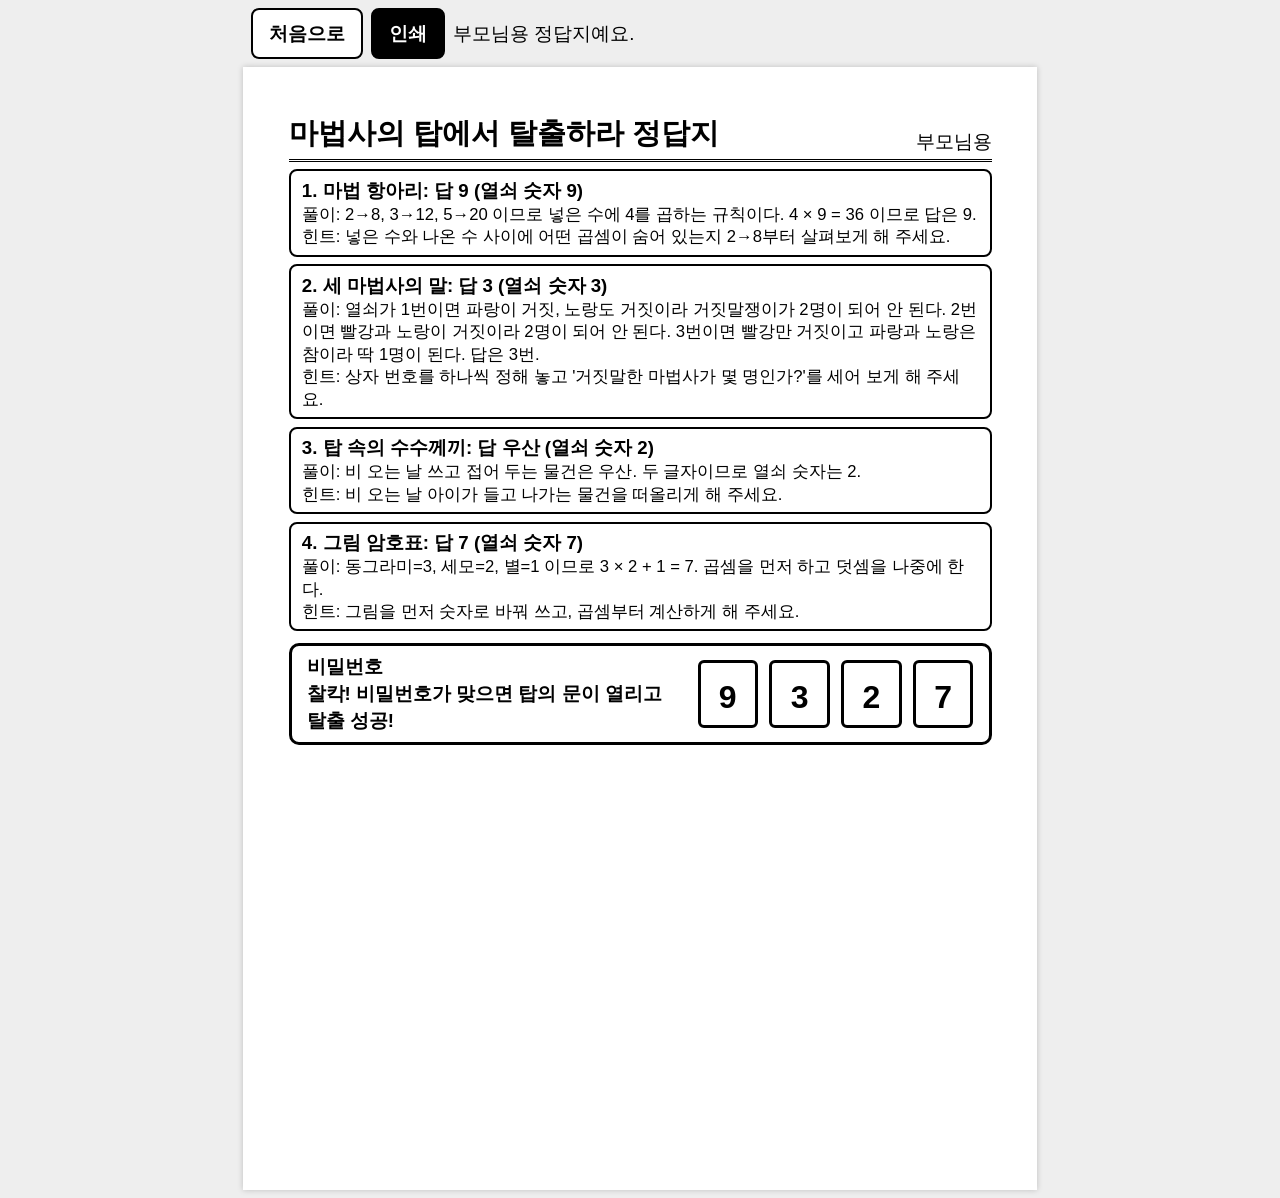
==== answer.html @ 2ac11b68 "1회차: 마법사의 탑" ====
<!doctype html><html lang="ko"><head><meta charset="utf-8"><meta name="viewport" content="width=device-width,initial-scale=1"><title>방탈출</title><link rel="stylesheet" href="assets/style.css"></head>
<body><div id="app"></div><script type="module">import {loadRoom,getId,renderAnswer} from './assets/render.js';loadRoom(getId()).then(renderAnswer).catch(e=>{document.getElementById('app').textContent=e.message});</script></body></html>
---- assets/style.css ----
*{box-sizing:border-box}
body{margin:0;font-family:"Apple SD Gothic Neo","Malgun Gothic","Noto Sans KR",sans-serif;color:#000;background:#eee;font-size:14pt;line-height:1.45}
.screen-only{max-width:210mm;margin:8px auto;padding:0 8px}
.bar{display:flex;gap:8px;flex-wrap:wrap;align-items:center;font-size:14pt}
.btn{display:inline-block;padding:10px 16px;border:2px solid #000;border-radius:8px;background:#fff;color:#000;font:inherit;font-weight:700;text-decoration:none;cursor:pointer}
.btn.main{background:#000;color:#fff}
.page{width:210mm;min-height:297mm;margin:8px auto;padding:12mm;background:#fff;box-shadow:0 0 6px #0003}
.page h1{margin:0 0 2mm;font-size:22pt;border-bottom:3px double #000;padding-bottom:1mm;display:flex;justify-content:space-between;align-items:flex-end}
.page h1 small{font-size:14pt;font-weight:400}
.story{margin:0 0 3mm;font-size:14pt;border:2px solid #000;border-radius:6px;padding:2mm 3mm}
.grid{display:grid;grid-template-columns:1fr 1fr;gap:3mm}
.prob{border:2px solid #000;border-radius:8px;padding:2mm 3mm;break-inside:avoid;display:flex;flex-direction:column}
.prob h2{margin:0 0 1mm;font-size:15pt}
.prob h2 .no{display:inline-block;min-width:8mm;text-align:center;background:#000;color:#fff;border-radius:50%;margin-right:2mm}
.prob p{margin:0 0 1mm}
.prob .q{font-weight:700}
table.t{border-collapse:collapse;margin:1mm 0 2mm;width:100%}
table.t th,table.t td{border:2px solid #000;text-align:center;padding:0 2mm;font-size:14pt}
table.t th{background:#ddd}
.say{margin:0 0 1mm;padding-left:0;list-style:none}
.say li{margin:0 0 1mm}
.say b{border-bottom:2px solid #000}
.ans{margin-top:auto;display:flex;align-items:center;gap:2mm;font-weight:700;font-size:14pt}
.ans .blank{flex:1;border:2px solid #000;border-radius:6px;height:11mm}
.rule{font-size:14pt;margin:0 0 1mm}
.syms{display:grid;grid-template-columns:1fr 1fr;gap:1mm 3mm;margin:1mm 0 2mm}
.syms div{display:flex;align-items:center;gap:2mm;border:2px solid #000;border-radius:6px;padding:0 2mm}
.syms svg{width:9mm;height:9mm;flex:none}
.lock{margin-top:3mm;border:3px solid #000;border-radius:10px;padding:2mm 4mm;display:flex;align-items:center;gap:4mm;break-inside:avoid}
.lock .lbl{flex:1;font-weight:700}
.lock .cells{display:flex;gap:3mm}
.lock .cell{width:16mm;height:18mm;border:3px solid #000;border-radius:6px;text-align:center;font-size:24pt;font-weight:700;line-height:18mm}
.lock .cell small{display:block}
.cell.fill{background:#fff}
.list{list-style:none;padding:0}
.list li{background:#fff;border:2px solid #000;border-radius:8px;margin:8px 0;padding:10px;display:flex;gap:10px;flex-wrap:wrap;align-items:center;justify-content:space-between}
.list .info{flex:1;min-width:200px}
.list .info small{display:block}
.key{background:#fff;border:2px solid #000;border-radius:6px;padding:1mm 3mm;margin:0 0 2mm}
.sol{border:2px solid #000;border-radius:8px;padding:1.5mm 3mm;margin:0 0 2mm;break-inside:avoid}
.sol h2{margin:0;font-size:14pt}
.sol p{margin:0;font-size:12.5pt;line-height:1.35}
.sol .big{font-weight:700}
@media(max-width:700px){
 .page{width:auto;min-height:0;margin:4px;padding:10px}
 .grid{grid-template-columns:1fr}
 .lock{flex-direction:column;align-items:stretch}
 .lock .cells{justify-content:center}
 .page h1{font-size:18pt;flex-direction:column;align-items:flex-start}
}
@page{size:A4;margin:12mm}
@media print{
 body{background:#fff;font-size:14pt;-webkit-print-color-adjust:exact;print-color-adjust:exact}
 .screen-only{display:none!important}
 .page{width:auto;min-height:0;margin:0;padding:0;box-shadow:none;height:273mm;overflow:hidden}
 .grid{grid-template-columns:1fr 1fr!important}
 .lock{flex-direction:row!important}
}
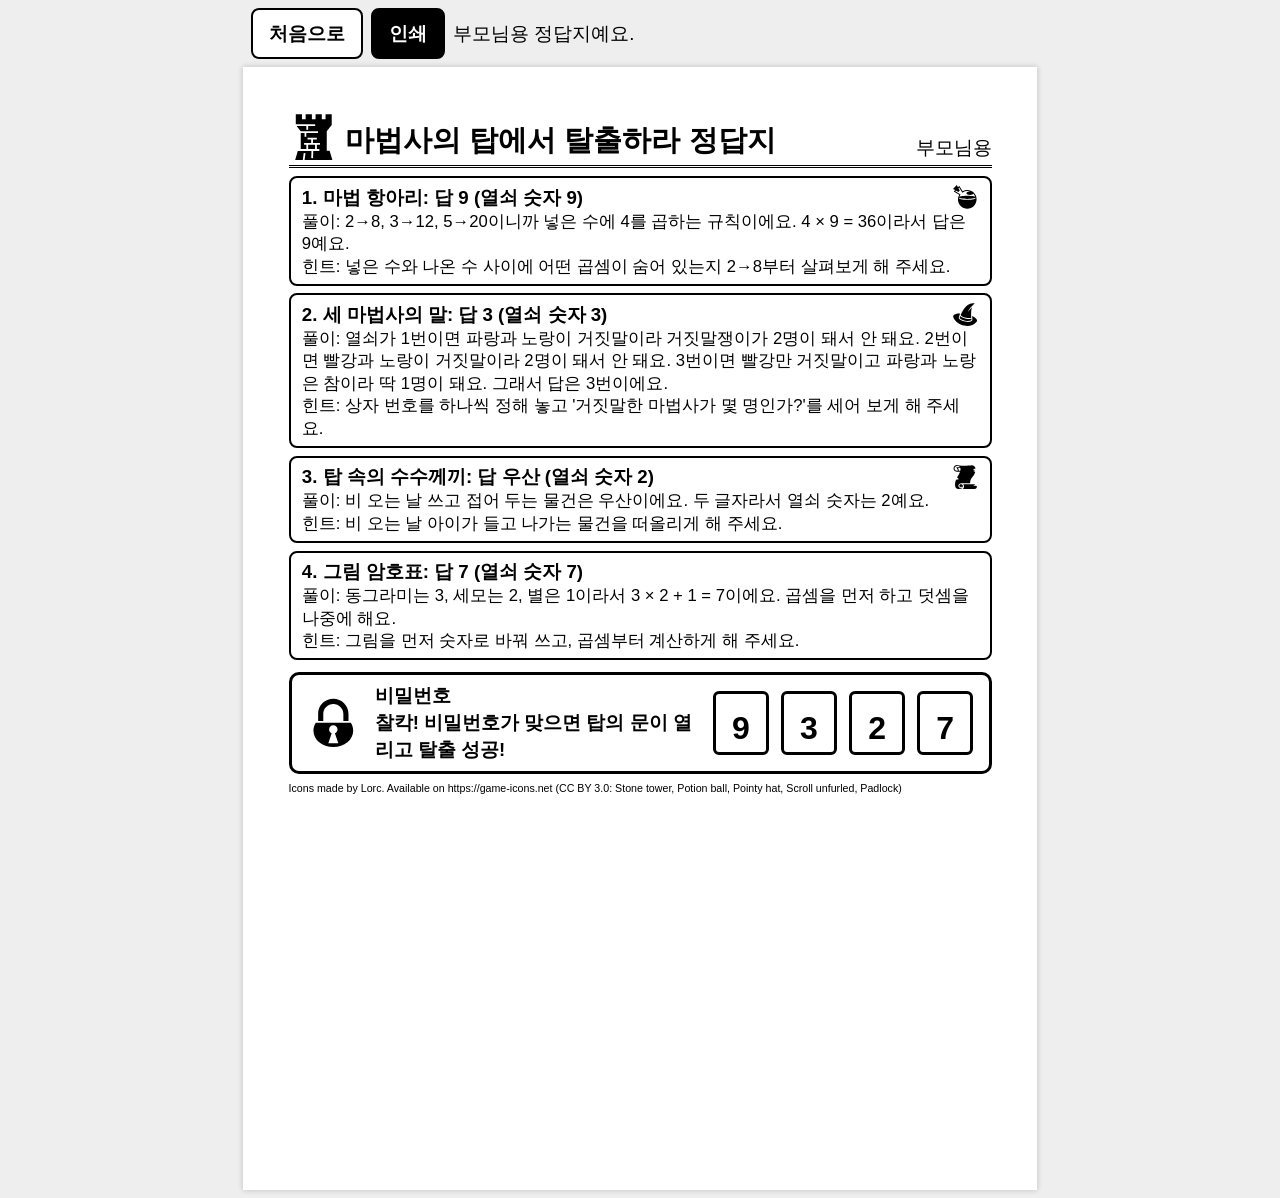
==== commit c647eb96: "인쇄 여유 확보(2단 흐름, 15mm 여백, 고정 높이 제거), 캐시 방지 버전" ====
--- a/answer.html
+++ b/answer.html
@@ -1,2 +1,2 @@
-<!doctype html><html lang="ko"><head><meta charset="utf-8"><meta name="viewport" content="width=device-width,initial-scale=1"><title>방탈출</title><link rel="stylesheet" href="assets/style.css"></head>
-<body><div id="app"></div><script type="module">import {loadRoom,getId,renderAnswer} from './assets/render.js';loadRoom(getId()).then(renderAnswer).catch(e=>{document.getElementById('app').textContent=e.message});</script></body></html>
+<!doctype html><html lang="ko"><head><meta charset="utf-8"><meta name="viewport" content="width=device-width,initial-scale=1"><title>방탈출</title><link rel="stylesheet" href="assets/style.css?v=6303c047"></head>
+<body><div id="app"></div><script type="module">import {loadRoom,getId,renderAnswer} from './assets/render.js?v=6303c047';loadRoom(getId()).then(renderAnswer).catch(e=>{document.getElementById('app').textContent=e.message});</script></body></html>
--- a/assets/style.css
+++ b/assets/style.css
@@ -8,8 +8,8 @@
 .page h1{margin:0 0 2mm;font-size:22pt;border-bottom:3px double #000;padding-bottom:1mm;display:flex;justify-content:space-between;align-items:flex-end}
 .page h1 small{font-size:14pt;font-weight:400}
 .story{margin:0 0 3mm;font-size:14pt;border:2px solid #000;border-radius:6px;padding:2mm 3mm}
-.grid{display:grid;grid-template-columns:1fr 1fr;gap:3mm}
-.prob{border:2px solid #000;border-radius:8px;padding:2mm 3mm;break-inside:avoid;display:flex;flex-direction:column}
+.grid{display:block;columns:2;column-gap:3mm}
+.prob{border:2px solid #000;border-radius:8px;padding:2mm 3mm;break-inside:avoid;display:flex;flex-direction:column;margin:0 0 3mm}
 .prob h2{margin:0 0 1mm;font-size:15pt}
 .prob h2 .no{display:inline-block;min-width:8mm;text-align:center;background:#000;color:#fff;border-radius:50%;margin-right:2mm}
 .prob p{margin:0 0 1mm}
@@ -22,14 +22,15 @@
 .say b{border-bottom:2px solid #000}
 .ans{margin-top:auto;display:flex;align-items:center;gap:2mm;font-weight:700;font-size:14pt}
 .ans .blank{flex:1;border:2px solid #000;border-radius:6px;height:11mm}
+.lock .note{font-weight:400;font-size:14pt}
 .rule{font-size:14pt;margin:0 0 1mm}
 .syms{display:grid;grid-template-columns:1fr 1fr;gap:1mm 3mm;margin:1mm 0 2mm}
-.syms div{display:flex;align-items:center;gap:2mm;border:2px solid #000;border-radius:6px;padding:0 2mm}
-.syms svg{width:9mm;height:9mm;flex:none}
+.syms div{display:flex;align-items:center;gap:1.5mm;border:2px solid #000;border-radius:6px;padding:0 1.5mm;white-space:nowrap}
+.syms svg{width:7mm;height:7mm;flex:none}
 .lock{margin-top:3mm;border:3px solid #000;border-radius:10px;padding:2mm 4mm;display:flex;align-items:center;gap:4mm;break-inside:avoid}
 .lock .lbl{flex:1;font-weight:700}
 .lock .cells{display:flex;gap:3mm}
-.lock .cell{width:16mm;height:18mm;border:3px solid #000;border-radius:6px;text-align:center;font-size:24pt;font-weight:700;line-height:18mm}
+.lock .cell{width:15mm;height:17mm;border:3px solid #000;border-radius:6px;text-align:center;font-size:24pt;font-weight:700;line-height:18mm}
 .lock .cell small{display:block}
 .cell.fill{background:#fff}
 .list{list-style:none;padding:0}
@@ -41,18 +42,36 @@
 .sol h2{margin:0;font-size:14pt}
 .sol p{margin:0;font-size:12.5pt;line-height:1.35}
 .sol .big{font-weight:700}
-@media(max-width:700px){
+.pic{display:block;flex:none}
+.ph{width:13mm;height:13mm;margin-right:2mm}
+.ht{display:flex;align-items:flex-end}
+.ps{width:10mm;height:10mm;margin-left:auto}
+.pa{width:7mm;height:7mm;flex:none}
+.pl{width:14mm;height:14mm;flex:none}
+.prob h2{display:flex;align-items:center}
+.sol h2{display:flex;align-items:center;justify-content:space-between;gap:2mm}
+.credit{font-size:8pt;line-height:1.25;margin:2mm 0 0;color:#000}
+.screen-only .credit{font-size:11pt}
+@media screen and (max-width:700px){
  .page{width:auto;min-height:0;margin:4px;padding:10px}
- .grid{grid-template-columns:1fr}
+ .grid{columns:1}
  .lock{flex-direction:column;align-items:stretch}
  .lock .cells{justify-content:center}
  .page h1{font-size:18pt;flex-direction:column;align-items:flex-start}
 }
-@page{size:A4;margin:12mm}
+@page{size:A4;margin:15mm}
 @media print{
  body{background:#fff;font-size:14pt;-webkit-print-color-adjust:exact;print-color-adjust:exact}
  .screen-only{display:none!important}
- .page{width:auto;min-height:0;margin:0;padding:0;box-shadow:none;height:273mm;overflow:hidden}
- .grid{grid-template-columns:1fr 1fr!important}
+ .page{width:auto;min-height:0;margin:0;padding:0;box-shadow:none;height:auto;overflow:visible}
+ .grid{column-gap:2mm!important}
+ .prob{margin-bottom:2mm!important}
+ .story{margin-bottom:2mm}
+ .prob{padding:1.5mm 3mm}
+ .lock{margin-top:2mm}
+ body{line-height:1.3}
+ .ans .blank{height:10mm}
+ .prob h2{font-size:14pt}
+ table.t th,table.t td{padding:0 1mm}
  .lock{flex-direction:row!important}
 }
